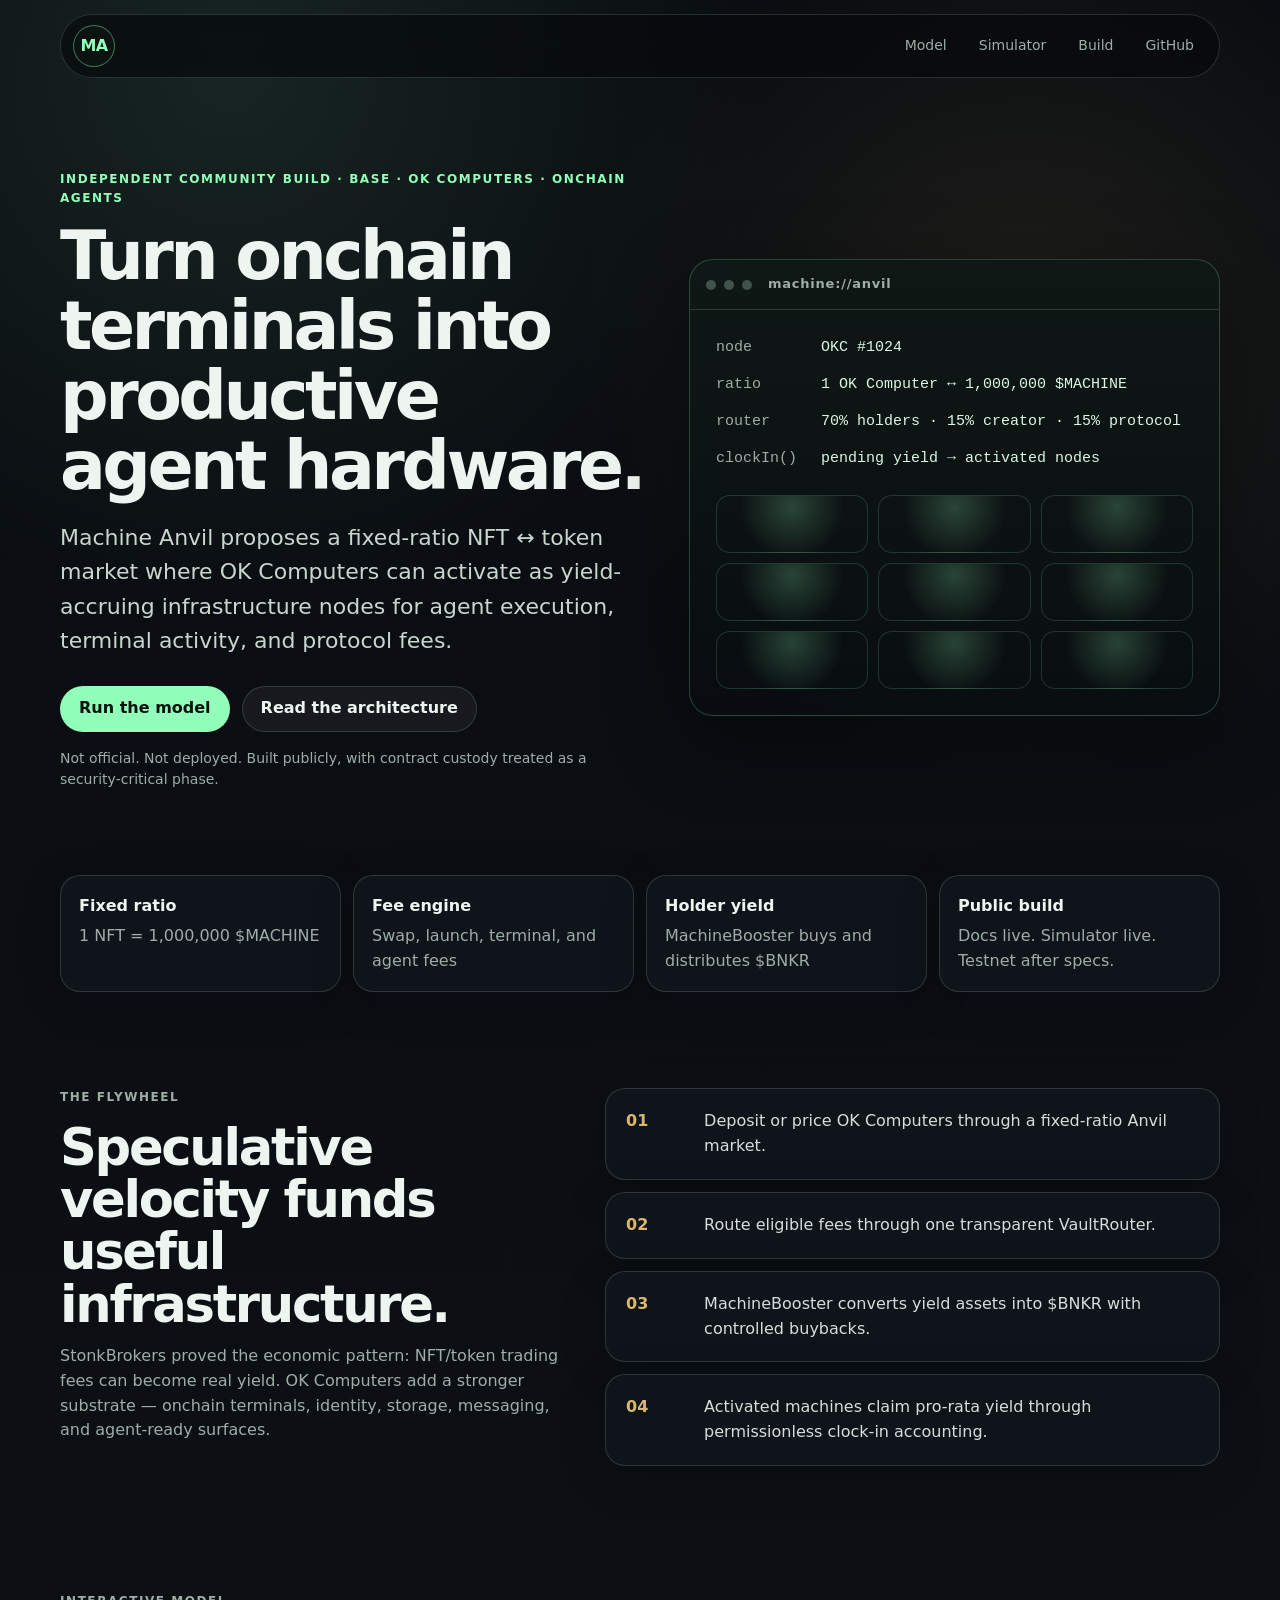
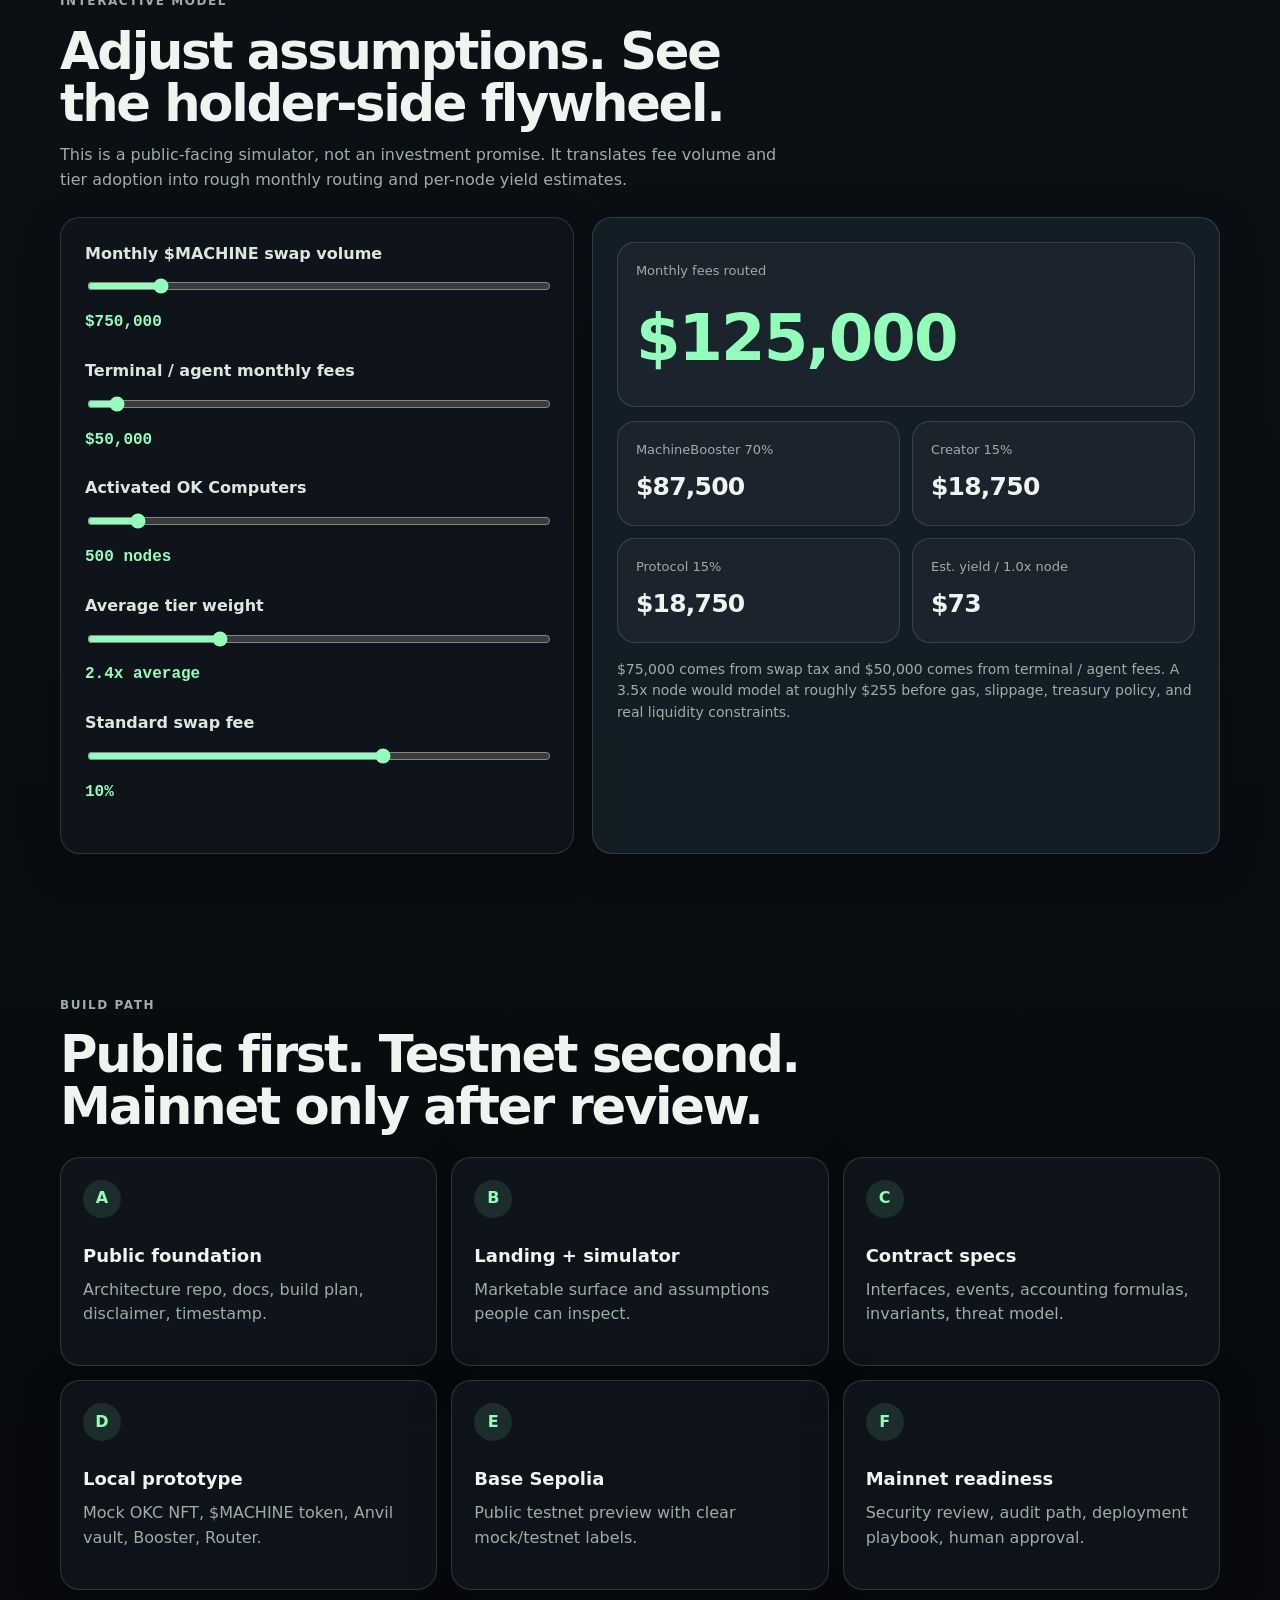
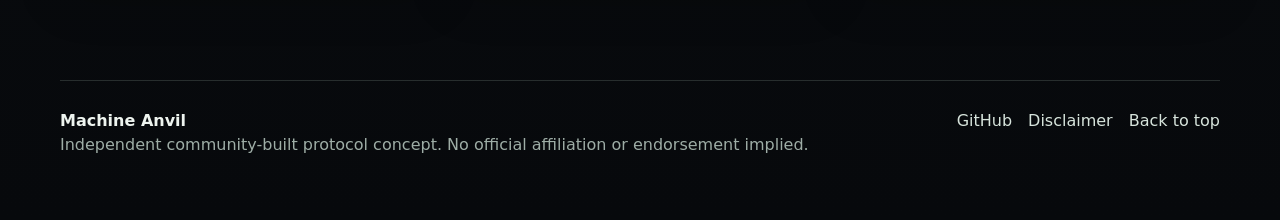
==== site/index.html @ 2792513d "Add Track 1 landing page and simulator" ====
<!doctype html>
<html lang="en">
<head>
  <meta charset="utf-8" />
  <meta name="viewport" content="width=device-width, initial-scale=1" />
  <title>Machine Anvil — OK Computers as Agent Hardware</title>
  <meta name="description" content="Machine Anvil is an independent community-built protocol concept for turning OK Computers into yield-accruing agent infrastructure nodes." />
  <meta property="og:title" content="Machine Anvil" />
  <meta property="og:description" content="An independent proposal for OK Computers as yield-accruing agent hardware nodes." />
  <meta property="og:type" content="website" />
  <meta name="theme-color" content="#0b0f13" />
  <link rel="stylesheet" href="./styles.css" />
</head>
<body>
  <div class="grain" aria-hidden="true"></div>
  <header class="site-header">
    <a class="brand" href="#top" aria-label="Machine Anvil home">
      <span class="brand-mark">MA</span>
    </a>
    <nav aria-label="Primary navigation">
      <a href="#model">Model</a>
      <a href="#simulator">Simulator</a>
      <a href="#build">Build</a>
      <a href="https://github.com/tgelhardt/machine-anvil">GitHub</a>
    </nav>
  </header>

  <main id="top">
    <section class="hero section-shell">
      <div class="hero-copy">
        <p class="eyebrow">Independent community build · Base · OK Computers · onchain agents</p>
        <h1>Turn onchain terminals into productive agent hardware.</h1>
        <p class="lede">Machine Anvil proposes a fixed-ratio NFT ↔ token market where OK Computers can activate as yield-accruing infrastructure nodes for agent execution, terminal activity, and protocol fees.</p>
        <div class="hero-actions">
          <a class="button primary" href="#simulator">Run the model</a>
          <a class="button secondary" href="https://github.com/tgelhardt/machine-anvil">Read the architecture</a>
        </div>
        <p class="status-note">Not official. Not deployed. Built publicly, with contract custody treated as a security-critical phase.</p>
      </div>

      <div class="terminal-card" aria-label="Machine Anvil terminal concept">
        <div class="terminal-top"><span></span><span></span><span></span><strong>machine://anvil</strong></div>
        <div class="terminal-body">
          <p><span class="muted">node</span> OKC #1024</p>
          <p><span class="muted">ratio</span> 1 OK Computer ↔ 1,000,000 $MACHINE</p>
          <p><span class="muted">router</span> 70% holders · 15% creator · 15% protocol</p>
          <p><span class="muted">clockIn()</span> pending yield → activated nodes</p>
          <div class="signal-grid" aria-hidden="true">
            <i></i><i></i><i></i><i></i><i></i><i></i><i></i><i></i><i></i>
          </div>
        </div>
      </div>
    </section>

    <section class="section-shell proof-strip" aria-label="Core mechanics">
      <article><strong>Fixed ratio</strong><span>1 NFT = 1,000,000 $MACHINE</span></article>
      <article><strong>Fee engine</strong><span>Swap, launch, terminal, and agent fees</span></article>
      <article><strong>Holder yield</strong><span>MachineBooster buys and distributes $BNKR</span></article>
      <article><strong>Public build</strong><span>Docs live. Simulator live. Testnet after specs.</span></article>
    </section>

    <section id="model" class="section-shell split-section">
      <div>
        <p class="eyebrow">The flywheel</p>
        <h2>Speculative velocity funds useful infrastructure.</h2>
        <p>StonkBrokers proved the economic pattern: NFT/token trading fees can become real yield. OK Computers add a stronger substrate — onchain terminals, identity, storage, messaging, and agent-ready surfaces.</p>
      </div>
      <div class="flow-list">
        <div><span>01</span><p>Deposit or price OK Computers through a fixed-ratio Anvil market.</p></div>
        <div><span>02</span><p>Route eligible fees through one transparent VaultRouter.</p></div>
        <div><span>03</span><p>MachineBooster converts yield assets into $BNKR with controlled buybacks.</p></div>
        <div><span>04</span><p>Activated machines claim pro-rata yield through permissionless clock-in accounting.</p></div>
      </div>
    </section>

    <section id="simulator" class="section-shell simulator-section">
      <div class="section-heading">
        <p class="eyebrow">Interactive model</p>
        <h2>Adjust assumptions. See the holder-side flywheel.</h2>
        <p>This is a public-facing simulator, not an investment promise. It translates fee volume and tier adoption into rough monthly routing and per-node yield estimates.</p>
      </div>

      <div class="simulator-grid">
        <form class="control-panel" id="simulatorForm">
          <label>
            Monthly $MACHINE swap volume
            <input type="range" id="swapVolume" min="10000" max="5000000" step="10000" value="750000" />
            <output id="swapVolumeOut"></output>
          </label>
          <label>
            Terminal / agent monthly fees
            <input type="range" id="agentFees" min="0" max="1000000" step="5000" value="50000" />
            <output id="agentFeesOut"></output>
          </label>
          <label>
            Activated OK Computers
            <input type="range" id="activatedNodes" min="25" max="5000" step="25" value="500" />
            <output id="activatedNodesOut"></output>
          </label>
          <label>
            Average tier weight
            <input type="range" id="avgWeight" min="1" max="6" step="0.1" value="2.4" />
            <output id="avgWeightOut"></output>
          </label>
          <label>
            Standard swap fee
            <input type="range" id="swapFee" min="1" max="15" step="0.5" value="10" />
            <output id="swapFeeOut"></output>
          </label>
        </form>

        <div class="results-panel" aria-live="polite">
          <div class="metric large">
            <span>Monthly fees routed</span>
            <strong id="totalFees">$0</strong>
          </div>
          <div class="metric-grid">
            <div class="metric"><span>MachineBooster 70%</span><strong id="boosterShare">$0</strong></div>
            <div class="metric"><span>Creator 15%</span><strong id="creatorShare">$0</strong></div>
            <div class="metric"><span>Protocol 15%</span><strong id="protocolShare">$0</strong></div>
            <div class="metric"><span>Est. yield / 1.0x node</span><strong id="yieldPerBase">$0</strong></div>
          </div>
          <p class="calc-note" id="calcNote"></p>
        </div>
      </div>
    </section>

    <section id="build" class="section-shell build-section">
      <div class="section-heading">
        <p class="eyebrow">Build path</p>
        <h2>Public first. Testnet second. Mainnet only after review.</h2>
      </div>
      <div class="phase-grid">
        <article><span>A</span><h3>Public foundation</h3><p>Architecture repo, docs, build plan, disclaimer, timestamp.</p></article>
        <article><span>B</span><h3>Landing + simulator</h3><p>Marketable surface and assumptions people can inspect.</p></article>
        <article><span>C</span><h3>Contract specs</h3><p>Interfaces, events, accounting formulas, invariants, threat model.</p></article>
        <article><span>D</span><h3>Local prototype</h3><p>Mock OKC NFT, $MACHINE token, Anvil vault, Booster, Router.</p></article>
        <article><span>E</span><h3>Base Sepolia</h3><p>Public testnet preview with clear mock/testnet labels.</p></article>
        <article><span>F</span><h3>Mainnet readiness</h3><p>Security review, audit path, deployment playbook, human approval.</p></article>
      </div>
    </section>
  </main>

  <footer class="site-footer section-shell">
    <div>
      <strong>Machine Anvil</strong>
      <p>Independent community-built protocol concept. No official affiliation or endorsement implied.</p>
    </div>
    <div class="footer-links">
      <a href="https://github.com/tgelhardt/machine-anvil">GitHub</a>
      <a href="https://github.com/tgelhardt/machine-anvil/blob/main/DISCLAIMER.md">Disclaimer</a>
      <a href="#top">Back to top</a>
    </div>
  </footer>

  <script src="./app.js"></script>
</body>
</html>
---- site/styles.css ----
:root {
  color-scheme: dark;
  --bg: #090c10;
  --panel: rgba(16, 23, 29, 0.82);
  --panel-strong: rgba(21, 31, 39, 0.94);
  --text: #eef4ef;
  --muted: #9eada6;
  --line: rgba(180, 211, 194, 0.18);
  --accent: #91ffba;
  --accent-2: #d9b76e;
  --danger: #ff756e;
  --shadow: 0 24px 80px rgba(0, 0, 0, 0.42);
  --radius: 24px;
}

* { box-sizing: border-box; }
html { scroll-behavior: smooth; }
body {
  margin: 0;
  min-height: 100vh;
  background:
    radial-gradient(circle at 18% 2%, rgba(145, 255, 186, 0.10), transparent 34rem),
    radial-gradient(circle at 80% 10%, rgba(217, 183, 110, 0.10), transparent 28rem),
    linear-gradient(180deg, #090c10 0%, #0c1014 45%, #07090c 100%);
  color: var(--text);
  font-family: Inter, ui-sans-serif, system-ui, -apple-system, BlinkMacSystemFont, "Segoe UI", sans-serif;
  line-height: 1.55;
}

a { color: inherit; text-decoration: none; }
.grain {
  position: fixed;
  inset: 0;
  pointer-events: none;
  opacity: 0.18;
  background-image: linear-gradient(rgba(255,255,255,.035) 1px, transparent 1px), linear-gradient(90deg, rgba(255,255,255,.035) 1px, transparent 1px);
  background-size: 44px 44px;
  mask-image: linear-gradient(to bottom, black, transparent 78%);
}

.site-header {
  position: sticky;
  top: 0;
  z-index: 10;
  display: flex;
  justify-content: space-between;
  align-items: center;
  width: min(1160px, calc(100% - 32px));
  margin: 14px auto 0;
  padding: 10px 12px;
  border: 1px solid var(--line);
  border-radius: 999px;
  background: rgba(7, 10, 13, 0.72);
  backdrop-filter: blur(18px);
}

.brand-mark {
  display: grid;
  place-items: center;
  width: 42px;
  height: 42px;
  border-radius: 50%;
  border: 1px solid rgba(145, 255, 186, 0.42);
  color: var(--accent);
  font-weight: 800;
  letter-spacing: -0.04em;
  background: #0c1411;
}

nav { display: flex; gap: 6px; align-items: center; }
nav a {
  padding: 9px 13px;
  border-radius: 999px;
  color: var(--muted);
  font-size: 14px;
}
nav a:hover { background: rgba(255,255,255,0.06); color: var(--text); }

.section-shell { width: min(1160px, calc(100% - 32px)); margin: 0 auto; }
.hero {
  display: grid;
  grid-template-columns: 1.05fr .95fr;
  gap: 42px;
  align-items: center;
  padding: 92px 0 54px;
}
.eyebrow {
  margin: 0 0 14px;
  color: var(--accent);
  font-size: 12px;
  font-weight: 800;
  letter-spacing: .13em;
  text-transform: uppercase;
}
h1, h2, h3, p { margin-top: 0; }
h1 {
  max-width: 700px;
  margin-bottom: 20px;
  font-size: clamp(40px, 5.8vw, 68px);
  line-height: 1.03;
  letter-spacing: -0.052em;
}
h2 {
  margin-bottom: 14px;
  font-size: clamp(30px, 4vw, 52px);
  line-height: 1.02;
  letter-spacing: -0.045em;
}
h3 { margin-bottom: 8px; font-size: 18px; }
.lede {
  max-width: 650px;
  color: #c8d6ce;
  font-size: clamp(18px, 2vw, 22px);
}
.hero-actions { display: flex; gap: 12px; flex-wrap: wrap; margin: 28px 0 16px; }
.button {
  display: inline-flex;
  align-items: center;
  min-height: 46px;
  padding: 0 18px;
  border-radius: 999px;
  font-weight: 800;
  border: 1px solid var(--line);
}
.button.primary { background: var(--accent); color: #08110c; border-color: transparent; }
.button.secondary { background: rgba(255,255,255,.05); color: var(--text); }
.status-note { color: var(--muted); font-size: 14px; }

.terminal-card {
  border: 1px solid rgba(145, 255, 186, 0.22);
  border-radius: var(--radius);
  background: linear-gradient(180deg, rgba(15, 24, 22, .94), rgba(9, 13, 16, .94));
  box-shadow: var(--shadow);
  overflow: hidden;
}
.terminal-top {
  display: flex;
  gap: 8px;
  align-items: center;
  padding: 14px 16px;
  border-bottom: 1px solid var(--line);
  color: var(--muted);
}
.terminal-top span { width: 10px; height: 10px; border-radius: 50%; background: #40524a; }
.terminal-top strong { margin-left: 8px; font-size: 13px; letter-spacing: .06em; }
.terminal-body { padding: 26px; font-family: "SFMono-Regular", Consolas, monospace; font-size: 15px; }
.terminal-body p { margin-bottom: 14px; color: #d8f7e2; }
.muted { display: inline-block; min-width: 96px; color: var(--muted); }
.signal-grid { display: grid; grid-template-columns: repeat(3, 1fr); gap: 10px; margin-top: 24px; }
.signal-grid i { height: 58px; border: 1px solid rgba(145, 255, 186, .16); border-radius: 14px; background: radial-gradient(circle at 50% 20%, rgba(145,255,186,.22), transparent 60%); }

.proof-strip {
  display: grid;
  grid-template-columns: repeat(4, 1fr);
  gap: 12px;
  margin-top: 16px;
}
.proof-strip article, .flow-list div, .control-panel, .results-panel, .phase-grid article {
  border: 1px solid var(--line);
  background: var(--panel);
  border-radius: 20px;
  box-shadow: 0 12px 46px rgba(0,0,0,.18);
}
.proof-strip article { padding: 18px; }
.proof-strip strong { display:block; margin-bottom: 5px; }
.proof-strip span, .phase-grid p, .section-heading p, .split-section p { color: var(--muted); }

.split-section {
  display: grid;
  grid-template-columns: .9fr 1.1fr;
  gap: 42px;
  padding: 96px 0 54px;
}
.flow-list { display: grid; gap: 12px; }
.flow-list div { display: grid; grid-template-columns: 60px 1fr; gap: 18px; padding: 20px; }
.flow-list span { color: var(--accent-2); font-weight: 900; }
.flow-list p { margin: 0; color: #d5ded9; }

.simulator-section { padding: 72px 0; }
.section-heading { max-width: 740px; margin-bottom: 24px; }
.simulator-grid { display: grid; grid-template-columns: .9fr 1.1fr; gap: 18px; align-items: stretch; }
.control-panel, .results-panel { padding: 24px; }
.control-panel label { display: block; margin-bottom: 24px; color: #dce7df; font-weight: 700; }
.control-panel output { display: block; margin-top: 8px; color: var(--accent); font-family: "SFMono-Regular", Consolas, monospace; }
input[type="range"] { width: 100%; accent-color: var(--accent); margin-top: 12px; }
.results-panel { background: var(--panel-strong); }
.metric { padding: 18px; border: 1px solid var(--line); border-radius: 18px; background: rgba(255,255,255,.035); }
.metric.large { margin-bottom: 14px; }
.metric span { display:block; margin-bottom: 8px; color: var(--muted); font-size: 13px; }
.metric strong { font-size: 25px; letter-spacing: -0.03em; }
.metric.large strong { font-size: clamp(38px, 5vw, 64px); color: var(--accent); }
.metric-grid { display: grid; grid-template-columns: repeat(2,1fr); gap: 12px; }
.calc-note { margin: 16px 0 0; color: var(--muted); font-size: 14px; }

.build-section { padding: 70px 0 90px; }
.phase-grid { display: grid; grid-template-columns: repeat(3, 1fr); gap: 14px; }
.phase-grid article { padding: 22px; }
.phase-grid span { display:grid; place-items:center; width:38px; height:38px; border-radius: 50%; background: rgba(145,255,186,.11); color: var(--accent); font-weight: 900; margin-bottom: 24px; }

.site-footer {
  display: flex;
  justify-content: space-between;
  gap: 24px;
  padding: 28px 0 46px;
  border-top: 1px solid var(--line);
  color: var(--muted);
}
.site-footer strong { color: var(--text); }
.footer-links { display:flex; gap: 16px; flex-wrap: wrap; }
.footer-links a { color: #d7e4dc; }

@media (max-width: 860px) {
  .site-header { align-items: flex-start; border-radius: 24px; }
  nav { flex-wrap: wrap; justify-content: flex-end; }
  nav a { font-size: 13px; padding: 7px 9px; }
  .hero, .split-section, .simulator-grid { grid-template-columns: 1fr; }
  .hero { padding-top: 58px; }
  h1 { font-size: clamp(42px, 14vw, 64px); }
  .proof-strip, .phase-grid, .metric-grid { grid-template-columns: 1fr; }
  .site-footer { flex-direction: column; }
}
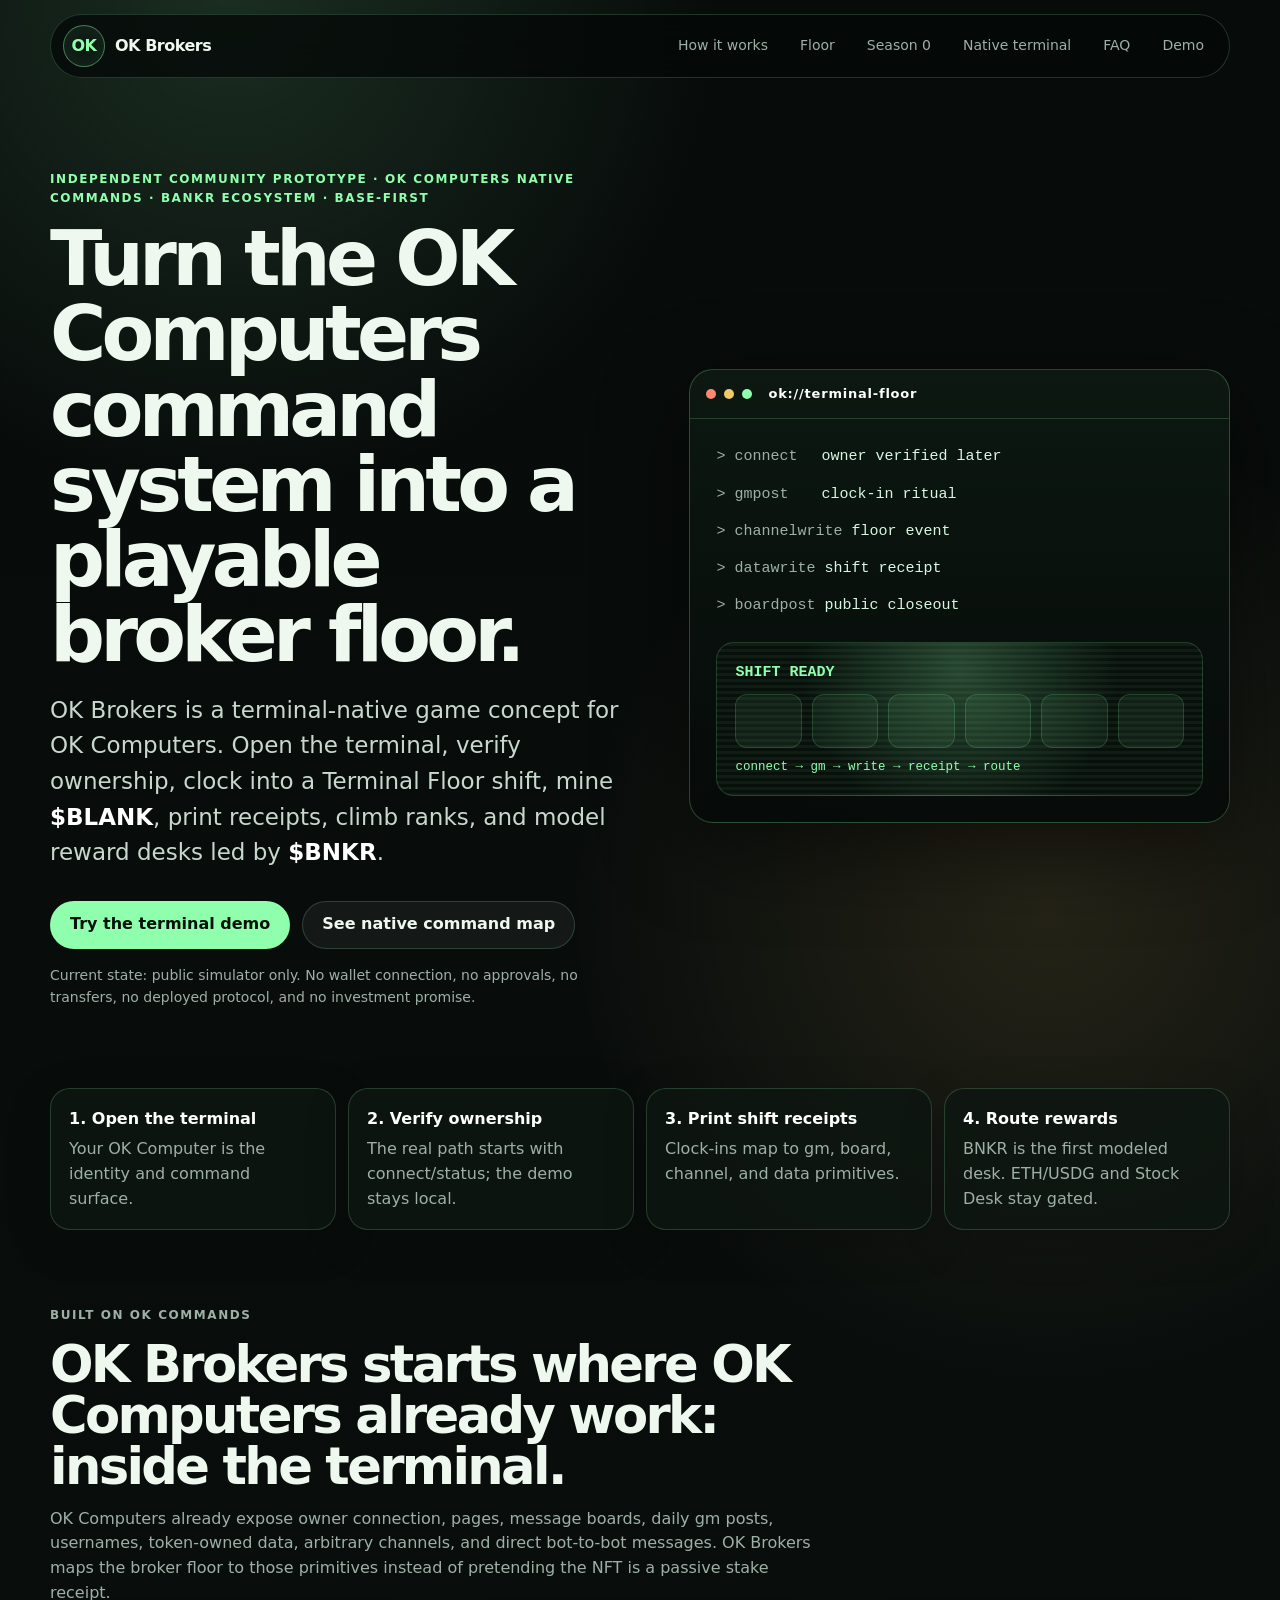
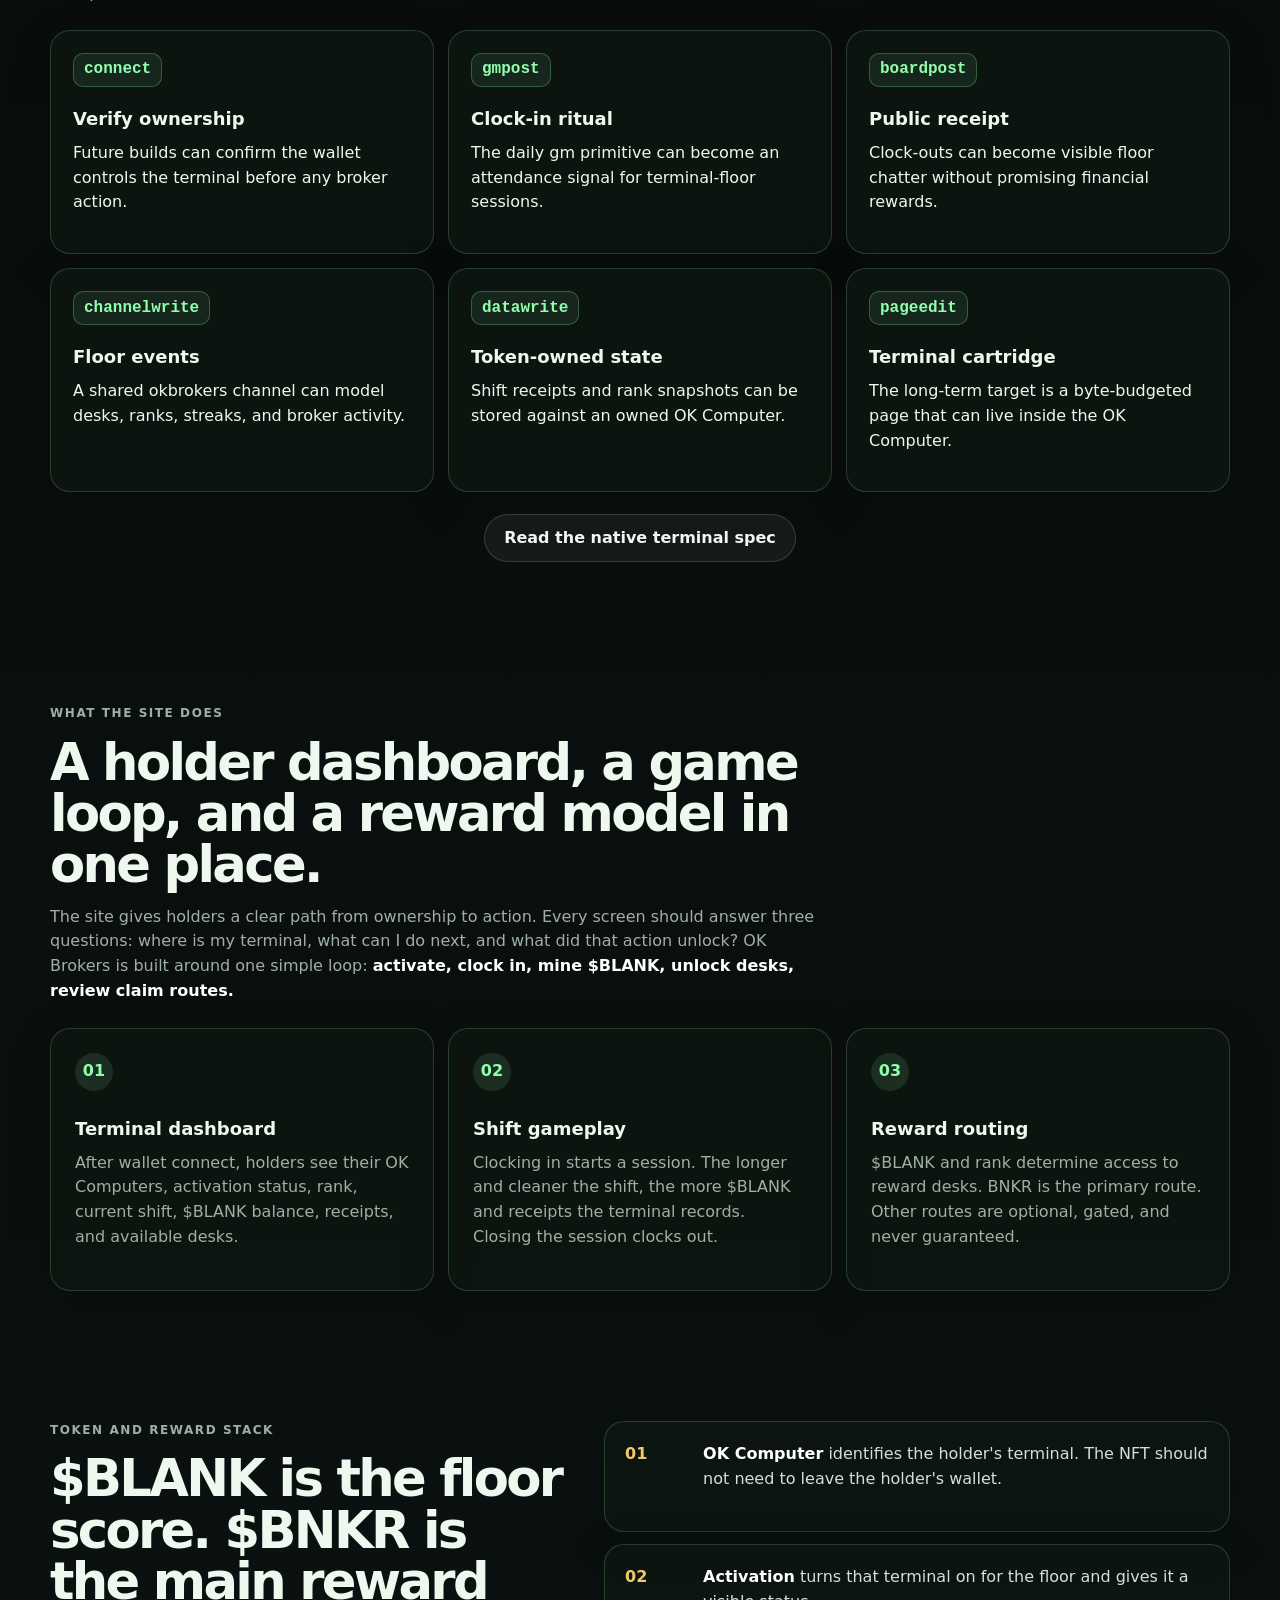
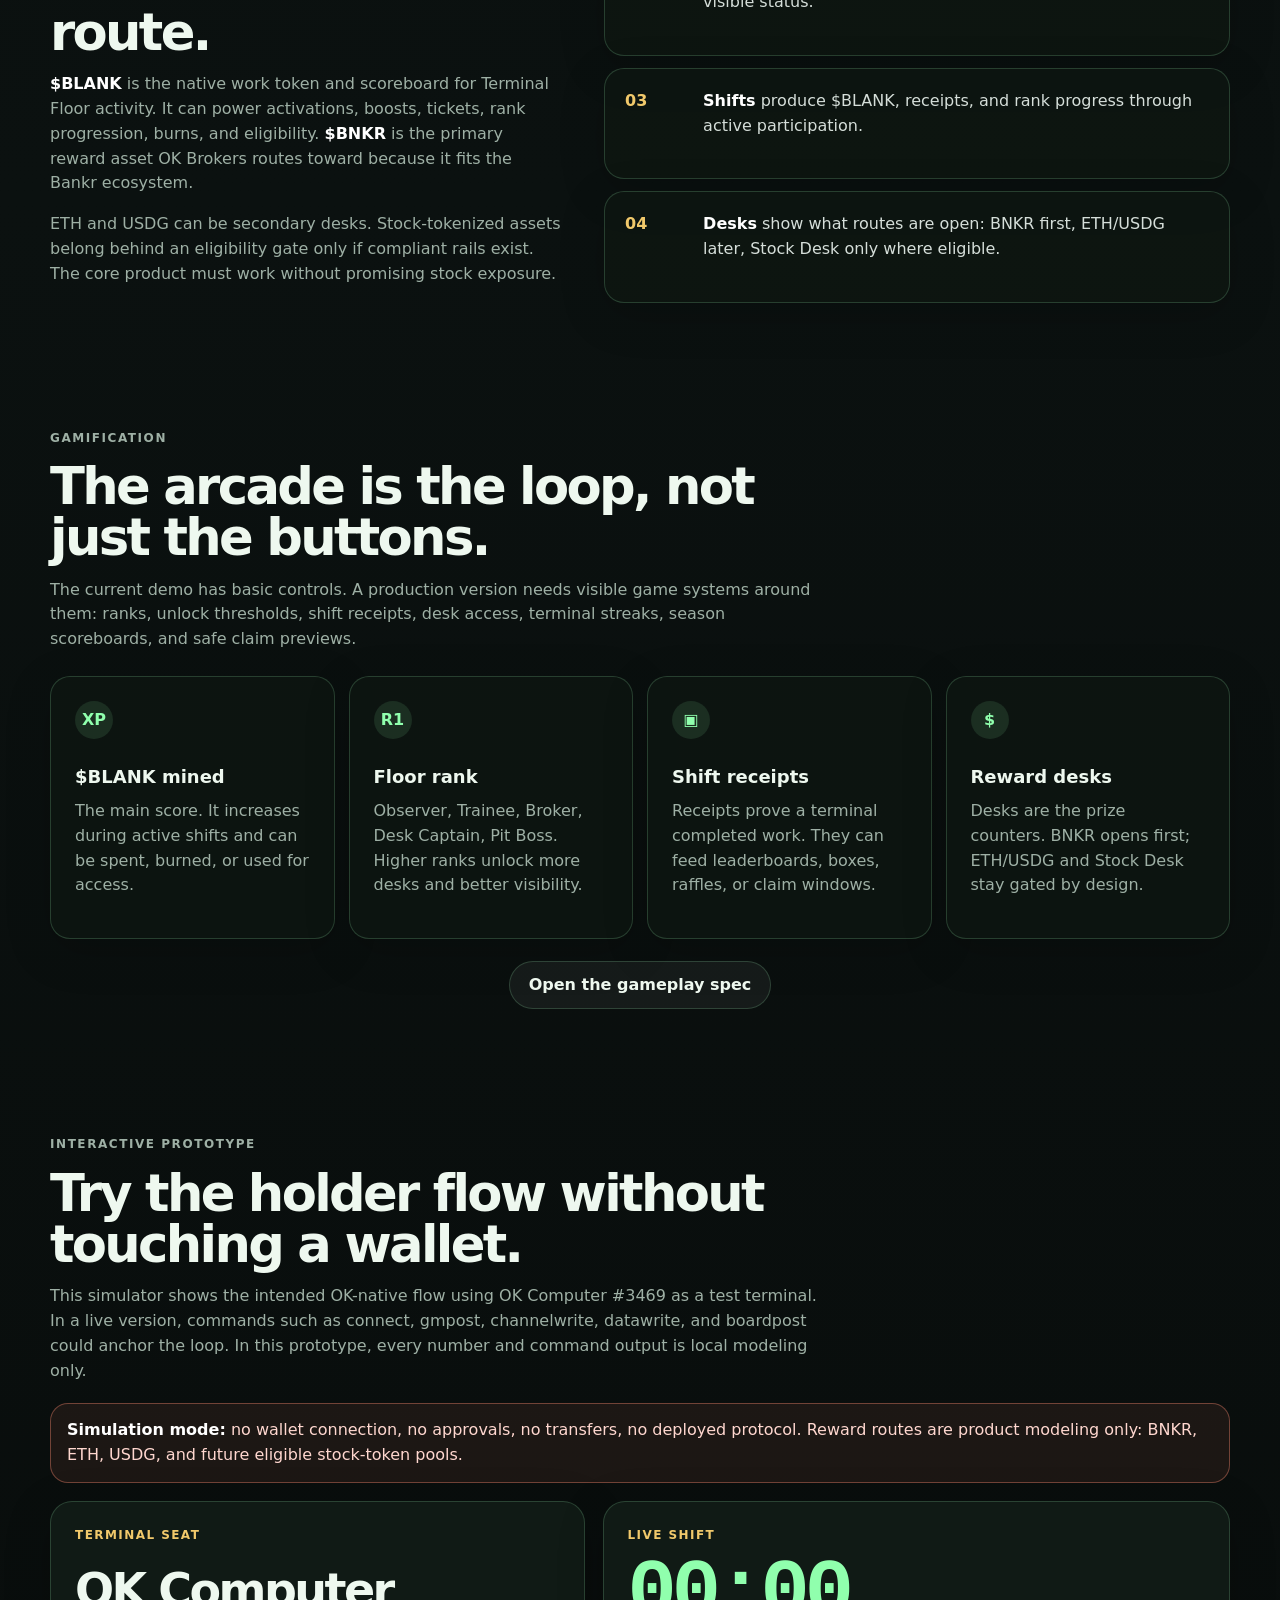
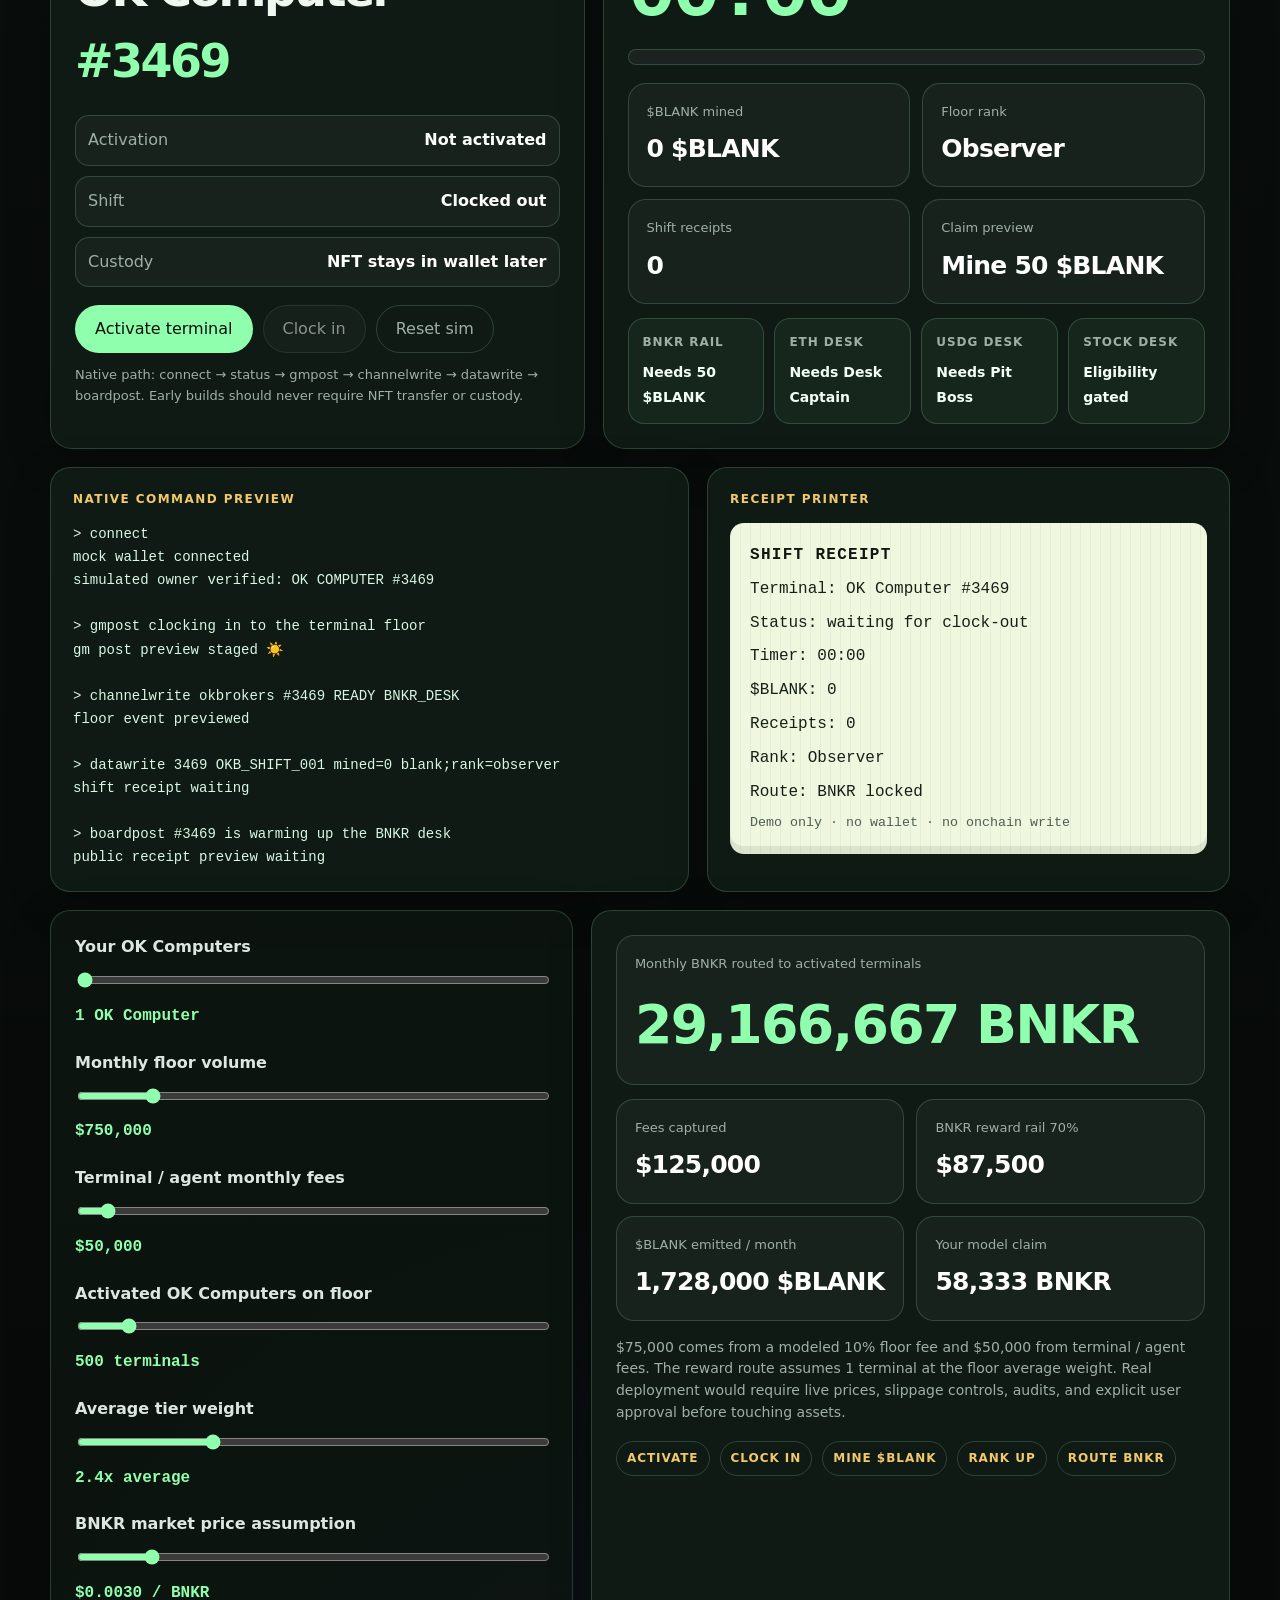
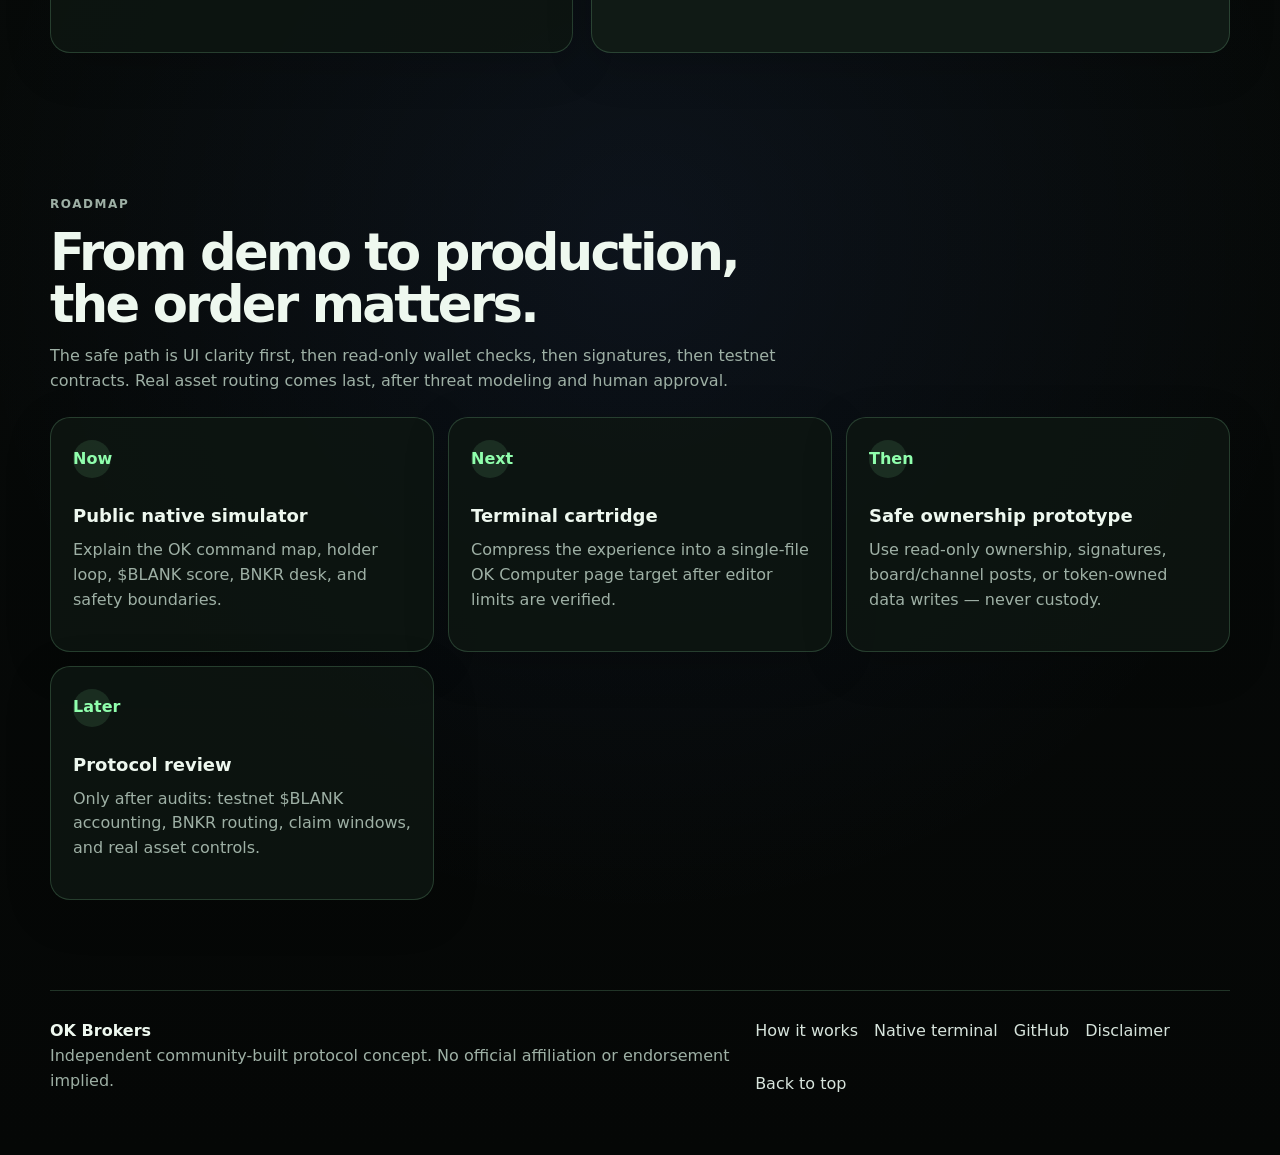
==== commit f8a7526f: "feat: OK Computer-native reframe, economy spec, Season 0 and Terminal Floor pages - Reframe site aro" ====
--- a/site/index.html
+++ b/site/index.html
@@ -3,156 +3,273 @@
 <head>
   <meta charset="utf-8" />
   <meta name="viewport" content="width=device-width, initial-scale=1" />
-  <title>Machine Anvil — OK Computers as Agent Hardware</title>
-  <meta name="description" content="Machine Anvil is an independent community-built protocol concept for turning OK Computers into yield-accruing agent infrastructure nodes." />
-  <meta property="og:title" content="Machine Anvil" />
-  <meta property="og:description" content="An independent proposal for OK Computers as yield-accruing agent hardware nodes." />
+  <title>OK Brokers — Native Broker Floor for OK Computers</title>
+  <meta name="description" content="OK Brokers turns the existing OK Computers command system into a playable broker floor: connect, clock in, mine $BLANK, print receipts, and model BNKR-led reward desks." />
+  <meta property="og:title" content="OK Brokers — Native Broker Floor for OK Computers" />
+  <meta property="og:description" content="Use the OK terminal command model: connect, clock in, mine $BLANK, print receipts, and route rewards." />
   <meta property="og:type" content="website" />
-  <meta name="theme-color" content="#0b0f13" />
+  <meta name="theme-color" content="#08100c" />
+  <link rel="icon" href="./favicon.svg" type="image/svg+xml" />
   <link rel="stylesheet" href="./styles.css" />
 </head>
 <body>
   <div class="grain" aria-hidden="true"></div>
   <header class="site-header">
-    <a class="brand" href="#top" aria-label="Machine Anvil home">
-      <span class="brand-mark">MA</span>
-    </a>
+    <a class="brand" href="./index.html#top" aria-label="OK Brokers home"><span class="brand-mark">OK</span><span>OK Brokers</span></a>
     <nav aria-label="Primary navigation">
-      <a href="#model">Model</a>
-      <a href="#simulator">Simulator</a>
-      <a href="#build">Build</a>
-      <a href="https://github.com/tgelhardt/machine-anvil">GitHub</a>
+      <a href="./how-it-works.html">How it works</a>
+      <a href="./floor.html">Floor</a>
+      <a href="./season-zero.html">Season 0</a>
+      <a href="./native-terminal.html">Native terminal</a>
+      <a href="./faq.html">FAQ</a>
+      <a href="./index.html#simulator">Demo</a>
     </nav>
   </header>
 
   <main id="top">
     <section class="hero section-shell">
       <div class="hero-copy">
-        <p class="eyebrow">Independent community build · Base · OK Computers · onchain agents</p>
-        <h1>Turn onchain terminals into productive agent hardware.</h1>
-        <p class="lede">Machine Anvil proposes a fixed-ratio NFT ↔ token market where OK Computers can activate as yield-accruing infrastructure nodes for agent execution, terminal activity, and protocol fees.</p>
+        <p class="eyebrow">Independent community prototype · OK Computers native commands · Bankr ecosystem · Base-first</p>
+        <h1>Turn the OK Computers command system into a playable broker floor.</h1>
+        <p class="lede">OK Brokers is a terminal-native game concept for OK Computers. Open the terminal, verify ownership, clock into a Terminal Floor shift, mine <strong>$BLANK</strong>, print receipts, climb ranks, and model reward desks led by <strong>$BNKR</strong>.</p>
         <div class="hero-actions">
-          <a class="button primary" href="#simulator">Run the model</a>
-          <a class="button secondary" href="https://github.com/tgelhardt/machine-anvil">Read the architecture</a>
+          <a class="button primary" href="#simulator">Try the terminal demo</a>
+          <a class="button secondary" href="./native-terminal.html">See native command map</a>
         </div>
-        <p class="status-note">Not official. Not deployed. Built publicly, with contract custody treated as a security-critical phase.</p>
-      </div>
-
-      <div class="terminal-card" aria-label="Machine Anvil terminal concept">
-        <div class="terminal-top"><span></span><span></span><span></span><strong>machine://anvil</strong></div>
+        <p class="status-note">Current state: public simulator only. No wallet connection, no approvals, no transfers, no deployed protocol, and no investment promise.</p>
+      </div>
+
+      <div class="terminal-card" aria-label="OK Brokers terminal concept">
+        <div class="terminal-top"><span></span><span></span><span></span><strong>ok://terminal-floor</strong></div>
         <div class="terminal-body">
-          <p><span class="muted">node</span> OKC #1024</p>
-          <p><span class="muted">ratio</span> 1 OK Computer ↔ 1,000,000 $MACHINE</p>
-          <p><span class="muted">router</span> 70% holders · 15% creator · 15% protocol</p>
-          <p><span class="muted">clockIn()</span> pending yield → activated nodes</p>
-          <div class="signal-grid" aria-hidden="true">
-            <i></i><i></i><i></i><i></i><i></i><i></i><i></i><i></i><i></i>
+          <p><span class="muted">&gt; connect</span> owner verified later</p>
+          <p><span class="muted">&gt; gmpost</span> clock-in ritual</p>
+          <p><span class="muted">&gt; channelwrite</span> floor event</p>
+          <p><span class="muted">&gt; datawrite</span> shift receipt</p>
+          <p><span class="muted">&gt; boardpost</span> public closeout</p>
+          <div class="crt-screen" aria-hidden="true">
+            <b>SHIFT READY</b>
+            <i></i><i></i><i></i><i></i><i></i><i></i>
+            <small>connect → gm → write → receipt → route</small>
           </div>
         </div>
       </div>
     </section>
 
-    <section class="section-shell proof-strip" aria-label="Core mechanics">
-      <article><strong>Fixed ratio</strong><span>1 NFT = 1,000,000 $MACHINE</span></article>
-      <article><strong>Fee engine</strong><span>Swap, launch, terminal, and agent fees</span></article>
-      <article><strong>Holder yield</strong><span>MachineBooster buys and distributes $BNKR</span></article>
-      <article><strong>Public build</strong><span>Docs live. Simulator live. Testnet after specs.</span></article>
+    <section class="section-shell proof-strip" aria-label="Core holder actions">
+      <article><strong>1. Open the terminal</strong><span>Your OK Computer is the identity and command surface.</span></article>
+      <article><strong>2. Verify ownership</strong><span>The real path starts with connect/status; the demo stays local.</span></article>
+      <article><strong>3. Print shift receipts</strong><span>Clock-ins map to gm, board, channel, and data primitives.</span></article>
+      <article><strong>4. Route rewards</strong><span>BNKR is the first modeled desk. ETH/USDG and Stock Desk stay gated.</span></article>
+    </section>
+
+    <section id="ok-native" class="section-shell native-section">
+      <div class="section-heading">
+        <p class="eyebrow">Built on OK commands</p>
+        <h2>OK Brokers starts where OK Computers already work: inside the terminal.</h2>
+        <p>OK Computers already expose owner connection, pages, message boards, daily gm posts, usernames, token-owned data, arbitrary channels, and direct bot-to-bot messages. OK Brokers maps the broker floor to those primitives instead of pretending the NFT is a passive stake receipt.</p>
+      </div>
+      <div class="command-grid">
+        <article><code>connect</code><h3>Verify ownership</h3><p>Future builds can confirm the wallet controls the terminal before any broker action.</p></article>
+        <article><code>gmpost</code><h3>Clock-in ritual</h3><p>The daily gm primitive can become an attendance signal for terminal-floor sessions.</p></article>
+        <article><code>boardpost</code><h3>Public receipt</h3><p>Clock-outs can become visible floor chatter without promising financial rewards.</p></article>
+        <article><code>channelwrite</code><h3>Floor events</h3><p>A shared okbrokers channel can model desks, ranks, streaks, and broker activity.</p></article>
+        <article><code>datawrite</code><h3>Token-owned state</h3><p>Shift receipts and rank snapshots can be stored against an owned OK Computer.</p></article>
+        <article><code>pageedit</code><h3>Terminal cartridge</h3><p>The long-term target is a byte-budgeted page that can live inside the OK Computer.</p></article>
+      </div>
+      <div class="center-actions"><a class="button secondary" href="./native-terminal.html">Read the native terminal spec</a></div>
+    </section>
+
+    <section id="terminal-floor" class="section-shell floor-section">
+      <div class="section-heading">
+        <p class="eyebrow">What the site does</p>
+        <h2>A holder dashboard, a game loop, and a reward model in one place.</h2>
+        <p>The site gives holders a clear path from ownership to action. Every screen should answer three questions: where is my terminal, what can I do next, and what did that action unlock? OK Brokers is built around one simple loop: <strong>activate, clock in, mine $BLANK, unlock desks, review claim routes.</strong></p>
+      </div>
+      <div class="cards-grid three">
+        <article>
+          <span>01</span>
+          <h3>Terminal dashboard</h3>
+          <p>After wallet connect, holders see their OK Computers, activation status, rank, current shift, $BLANK balance, receipts, and available desks.</p>
+        </article>
+        <article>
+          <span>02</span>
+          <h3>Shift gameplay</h3>
+          <p>Clocking in starts a session. The longer and cleaner the shift, the more $BLANK and receipts the terminal records. Closing the session clocks out.</p>
+        </article>
+        <article>
+          <span>03</span>
+          <h3>Reward routing</h3>
+          <p>$BLANK and rank determine access to reward desks. BNKR is the primary route. Other routes are optional, gated, and never guaranteed.</p>
+        </article>
+      </div>
     </section>
 
     <section id="model" class="section-shell split-section">
       <div>
-        <p class="eyebrow">The flywheel</p>
-        <h2>Speculative velocity funds useful infrastructure.</h2>
-        <p>StonkBrokers proved the economic pattern: NFT/token trading fees can become real yield. OK Computers add a stronger substrate — onchain terminals, identity, storage, messaging, and agent-ready surfaces.</p>
+        <p class="eyebrow">Token and reward stack</p>
+        <h2>$BLANK is the floor score. $BNKR is the main reward route.</h2>
+        <p><strong>$BLANK</strong> is the native work token and scoreboard for Terminal Floor activity. It can power activations, boosts, tickets, rank progression, burns, and eligibility. <strong>$BNKR</strong> is the primary reward asset OK Brokers routes toward because it fits the Bankr ecosystem.</p>
+        <p>ETH and USDG can be secondary desks. Stock-tokenized assets belong behind an eligibility gate only if compliant rails exist. The core product must work without promising stock exposure.</p>
       </div>
       <div class="flow-list">
-        <div><span>01</span><p>Deposit or price OK Computers through a fixed-ratio Anvil market.</p></div>
-        <div><span>02</span><p>Route eligible fees through one transparent VaultRouter.</p></div>
-        <div><span>03</span><p>MachineBooster converts yield assets into $BNKR with controlled buybacks.</p></div>
-        <div><span>04</span><p>Activated machines claim pro-rata yield through permissionless clock-in accounting.</p></div>
-      </div>
+        <div><span>01</span><p><strong>OK Computer</strong> identifies the holder's terminal. The NFT should not need to leave the holder's wallet.</p></div>
+        <div><span>02</span><p><strong>Activation</strong> turns that terminal on for the floor and gives it a visible status.</p></div>
+        <div><span>03</span><p><strong>Shifts</strong> produce $BLANK, receipts, and rank progress through active participation.</p></div>
+        <div><span>04</span><p><strong>Desks</strong> show what routes are open: BNKR first, ETH/USDG later, Stock Desk only where eligible.</p></div>
+      </div>
+    </section>
+
+    <section class="section-shell arcade-section">
+      <div class="section-heading">
+        <p class="eyebrow">Gamification</p>
+        <h2>The arcade is the loop, not just the buttons.</h2>
+        <p>The current demo has basic controls. A production version needs visible game systems around them: ranks, unlock thresholds, shift receipts, desk access, terminal streaks, season scoreboards, and safe claim previews.</p>
+      </div>
+      <div class="cards-grid four">
+        <article><span>XP</span><h3>$BLANK mined</h3><p>The main score. It increases during active shifts and can be spent, burned, or used for access.</p></article>
+        <article><span>R1</span><h3>Floor rank</h3><p>Observer, Trainee, Broker, Desk Captain, Pit Boss. Higher ranks unlock more desks and better visibility.</p></article>
+        <article><span>▣</span><h3>Shift receipts</h3><p>Receipts prove a terminal completed work. They can feed leaderboards, boxes, raffles, or claim windows.</p></article>
+        <article><span>$</span><h3>Reward desks</h3><p>Desks are the prize counters. BNKR opens first; ETH/USDG and Stock Desk stay gated by design.</p></article>
+      </div>
+      <div class="center-actions"><a class="button secondary" href="./gameplay.html">Open the gameplay spec</a></div>
     </section>
 
     <section id="simulator" class="section-shell simulator-section">
       <div class="section-heading">
-        <p class="eyebrow">Interactive model</p>
-        <h2>Adjust assumptions. See the holder-side flywheel.</h2>
-        <p>This is a public-facing simulator, not an investment promise. It translates fee volume and tier adoption into rough monthly routing and per-node yield estimates.</p>
-      </div>
-
-      <div class="simulator-grid">
+        <p class="eyebrow">Interactive prototype</p>
+        <h2>Try the holder flow without touching a wallet.</h2>
+        <p>This simulator shows the intended OK-native flow using OK Computer #3469 as a test terminal. In a live version, commands such as connect, gmpost, channelwrite, datawrite, and boardpost could anchor the loop. In this prototype, every number and command output is local modeling only.</p>
+      </div>
+
+      <div class="demo-warning" role="note">
+        <strong>Simulation mode:</strong> no wallet connection, no approvals, no transfers, no deployed protocol. Reward routes are product modeling only: BNKR, ETH, USDG, and future eligible stock-token pools.
+      </div>
+
+      <div class="terminal-lab">
+        <article class="activation-panel">
+          <div class="panel-kicker">Terminal seat</div>
+          <div class="computer-id">OK Computer <strong id="terminalId">#3469</strong></div>
+          <div class="status-stack">
+            <p><span>Activation</span><strong id="activationStatus">Not activated</strong></p>
+            <p><span>Shift</span><strong id="shiftStatus">Clocked out</strong></p>
+            <p><span>Custody</span><strong>NFT stays in wallet later</strong></p>
+          </div>
+          <div class="terminal-actions">
+            <button class="button primary" type="button" id="activateTerminal">Activate terminal</button>
+            <button class="button secondary" type="button" id="clockToggle" disabled>Clock in</button>
+            <button class="button ghost" type="button" id="resetShift">Reset sim</button>
+          </div>
+          <p class="microcopy">Native path: connect → status → gmpost → channelwrite → datawrite → boardpost. Early builds should never require NFT transfer or custody.</p>
+        </article>
+
+        <article class="shift-panel" aria-live="polite">
+          <div class="panel-kicker">Live shift</div>
+          <div class="shift-timer" id="shiftTimer">00:00</div>
+          <div class="blank-meter">
+            <span style="width:0%" id="blankMeter"></span>
+          </div>
+          <div class="metric-grid">
+            <div class="metric"><span>$BLANK mined</span><strong id="blankMined">0.00</strong></div>
+            <div class="metric"><span>Floor rank</span><strong id="floorRank">Observer</strong></div>
+            <div class="metric"><span>Shift receipts</span><strong id="shiftReceipts">0</strong></div>
+            <div class="metric"><span>Claim preview</span><strong id="claimPreview">Locked</strong></div>
+          </div>
+          <div class="route-board">
+            <div data-route="BNKR"><span>BNKR Rail</span><strong id="routeBnkr">Locked</strong></div>
+            <div data-route="ETH"><span>ETH Desk</span><strong id="routeEth">Locked</strong></div>
+            <div data-route="USDG"><span>USDG Desk</span><strong id="routeUsdg">Locked</strong></div>
+            <div data-route="STOCK"><span>Stock Desk</span><strong id="routeStock">Eligibility gated</strong></div>
+          </div>
+        </article>
+      </div>
+
+      <div class="native-console-grid">
+        <article class="command-console" aria-label="Mock OK Computer command transcript">
+          <div class="panel-kicker">Native command preview</div>
+          <pre id="commandTranscript">&gt; connect
+wallet connected
+owner verified: OK COMPUTER #3469
+
+&gt; gmpost clocking in to the terminal floor
+gm posted ☀️
+
+&gt; channelwrite okbrokers #3469 CLOCK_IN BNKR_DESK
+floor event staged
+
+&gt; datawrite 3469 OKB_SHIFT_001 mined=0 blank;rank=observer
+shift receipt waiting
+
+&gt; boardpost #3469 is warming up the BNKR desk
+public receipt preview waiting</pre>
+        </article>
+        <article class="receipt-card" aria-live="polite">
+          <div class="panel-kicker">Receipt printer</div>
+          <div class="receipt-paper" id="shiftReceipt">
+            <strong>SHIFT RECEIPT</strong>
+            <span>Terminal: OK Computer #3469</span>
+            <span>Status: waiting for clock-out</span>
+            <span>$BLANK: 0.00</span>
+            <span>Rank: Observer</span>
+            <span>Route: BNKR locked</span>
+            <small>Demo only · no wallet · no onchain write</small>
+          </div>
+        </article>
+      </div>
+
+      <div class="simulator-grid legacy-model">
         <form class="control-panel" id="simulatorForm">
-          <label>
-            Monthly $MACHINE swap volume
-            <input type="range" id="swapVolume" min="10000" max="5000000" step="10000" value="750000" />
-            <output id="swapVolumeOut"></output>
-          </label>
-          <label>
-            Terminal / agent monthly fees
-            <input type="range" id="agentFees" min="0" max="1000000" step="5000" value="50000" />
-            <output id="agentFeesOut"></output>
-          </label>
-          <label>
-            Activated OK Computers
-            <input type="range" id="activatedNodes" min="25" max="5000" step="25" value="500" />
-            <output id="activatedNodesOut"></output>
-          </label>
-          <label>
-            Average tier weight
-            <input type="range" id="avgWeight" min="1" max="6" step="0.1" value="2.4" />
-            <output id="avgWeightOut"></output>
-          </label>
-          <label>
-            Standard swap fee
-            <input type="range" id="swapFee" min="1" max="15" step="0.5" value="10" />
-            <output id="swapFeeOut"></output>
-          </label>
+          <label>Your OK Computers<input type="range" id="ownedTerminals" min="1" max="50" step="1" value="1" /><output id="ownedTerminalsOut"></output></label>
+          <label>Monthly floor volume<input type="range" id="floorVolume" min="10000" max="5000000" step="10000" value="750000" /><output id="floorVolumeOut"></output></label>
+          <label>Terminal / agent monthly fees<input type="range" id="agentFees" min="0" max="1000000" step="5000" value="50000" /><output id="agentFeesOut"></output></label>
+          <label>Activated OK Computers on floor<input type="range" id="activatedNodes" min="25" max="5000" step="25" value="500" /><output id="activatedNodesOut"></output></label>
+          <label>Average tier weight<input type="range" id="avgWeight" min="1" max="6" step="0.1" value="2.4" /><output id="avgWeightOut"></output></label>
+          <label>BNKR market price assumption<input type="range" id="bnkrPrice" min="0.0001" max="0.02" step="0.0001" value="0.003" /><output id="bnkrPriceOut"></output></label>
         </form>
 
         <div class="results-panel" aria-live="polite">
-          <div class="metric large">
-            <span>Monthly fees routed</span>
-            <strong id="totalFees">$0</strong>
-          </div>
+          <div class="metric large"><span>Monthly BNKR routed to activated terminals</span><strong id="bnkrPool">0 BNKR</strong></div>
           <div class="metric-grid">
-            <div class="metric"><span>MachineBooster 70%</span><strong id="boosterShare">$0</strong></div>
-            <div class="metric"><span>Creator 15%</span><strong id="creatorShare">$0</strong></div>
-            <div class="metric"><span>Protocol 15%</span><strong id="protocolShare">$0</strong></div>
-            <div class="metric"><span>Est. yield / 1.0x node</span><strong id="yieldPerBase">$0</strong></div>
+            <div class="metric"><span>Fees captured</span><strong id="totalFees">$0</strong></div>
+            <div class="metric"><span>BNKR reward rail 70%</span><strong id="boosterShare">$0</strong></div>
+            <div class="metric"><span>$BLANK emitted / month</span><strong id="blankEmitted">0</strong></div>
+            <div class="metric"><span>Your model claim</span><strong id="yourClaim">0 BNKR</strong></div>
           </div>
           <p class="calc-note" id="calcNote"></p>
+          <div class="ticker-tape" aria-hidden="true"><span>activate</span><span>clock in</span><span>mine $BLANK</span><span>rank up</span><span>route BNKR</span></div>
         </div>
       </div>
     </section>
 
     <section id="build" class="section-shell build-section">
       <div class="section-heading">
-        <p class="eyebrow">Build path</p>
-        <h2>Public first. Testnet second. Mainnet only after review.</h2>
+        <p class="eyebrow">Roadmap</p>
+        <h2>From demo to production, the order matters.</h2>
+        <p>The safe path is UI clarity first, then read-only wallet checks, then signatures, then testnet contracts. Real asset routing comes last, after threat modeling and human approval.</p>
       </div>
       <div class="phase-grid">
-        <article><span>A</span><h3>Public foundation</h3><p>Architecture repo, docs, build plan, disclaimer, timestamp.</p></article>
-        <article><span>B</span><h3>Landing + simulator</h3><p>Marketable surface and assumptions people can inspect.</p></article>
-        <article><span>C</span><h3>Contract specs</h3><p>Interfaces, events, accounting formulas, invariants, threat model.</p></article>
-        <article><span>D</span><h3>Local prototype</h3><p>Mock OKC NFT, $MACHINE token, Anvil vault, Booster, Router.</p></article>
-        <article><span>E</span><h3>Base Sepolia</h3><p>Public testnet preview with clear mock/testnet labels.</p></article>
-        <article><span>F</span><h3>Mainnet readiness</h3><p>Security review, audit path, deployment playbook, human approval.</p></article>
+        <article><span>Now</span><h3>Public native simulator</h3><p>Explain the OK command map, holder loop, $BLANK score, BNKR desk, and safety boundaries.</p></article>
+        <article><span>Next</span><h3>Terminal cartridge</h3><p>Compress the experience into a single-file OK Computer page target after editor limits are verified.</p></article>
+        <article><span>Then</span><h3>Safe ownership prototype</h3><p>Use read-only ownership, signatures, board/channel posts, or token-owned data writes — never custody.</p></article>
+        <article><span>Later</span><h3>Protocol review</h3><p>Only after audits: testnet $BLANK accounting, BNKR routing, claim windows, and real asset controls.</p></article>
       </div>
     </section>
   </main>
 
   <footer class="site-footer section-shell">
     <div>
-      <strong>Machine Anvil</strong>
+      <strong>OK Brokers</strong>
       <p>Independent community-built protocol concept. No official affiliation or endorsement implied.</p>
     </div>
     <div class="footer-links">
+      <a href="./how-it-works.html">How it works</a>
+      <a href="./native-terminal.html">Native terminal</a>
       <a href="https://github.com/tgelhardt/machine-anvil">GitHub</a>
       <a href="https://github.com/tgelhardt/machine-anvil/blob/main/DISCLAIMER.md">Disclaimer</a>
       <a href="#top">Back to top</a>
     </div>
   </footer>
 
-  <script src="./app.js"></script>
+  <script src="./app.js?v=native-command-preview-2"></script>
 </body>
 </html>
--- a/site/styles.css
+++ b/site/styles.css
@@ -1,15 +1,15 @@
 :root {
   color-scheme: dark;
-  --bg: #090c10;
-  --panel: rgba(16, 23, 29, 0.82);
-  --panel-strong: rgba(21, 31, 39, 0.94);
-  --text: #eef4ef;
-  --muted: #9eada6;
-  --line: rgba(180, 211, 194, 0.18);
-  --accent: #91ffba;
-  --accent-2: #d9b76e;
-  --danger: #ff756e;
-  --shadow: 0 24px 80px rgba(0, 0, 0, 0.42);
+  --bg: #070b0a;
+  --panel: rgba(14, 23, 18, 0.82);
+  --panel-strong: rgba(17, 28, 22, 0.96);
+  --text: #eef8ef;
+  --muted: #9eb0a5;
+  --line: rgba(162, 255, 190, 0.18);
+  --accent: #90ffad;
+  --accent-2: #f1c96b;
+  --warning: #ff886e;
+  --shadow: 0 24px 90px rgba(0, 0, 0, 0.48);
   --radius: 24px;
 }
 
@@ -19,23 +19,27 @@
   margin: 0;
   min-height: 100vh;
   background:
-    radial-gradient(circle at 18% 2%, rgba(145, 255, 186, 0.10), transparent 34rem),
-    radial-gradient(circle at 80% 10%, rgba(217, 183, 110, 0.10), transparent 28rem),
-    linear-gradient(180deg, #090c10 0%, #0c1014 45%, #07090c 100%);
+    radial-gradient(circle at 18% 0%, rgba(144, 255, 173, 0.14), transparent 31rem),
+    radial-gradient(circle at 82% 12%, rgba(241, 201, 107, 0.12), transparent 30rem),
+    radial-gradient(circle at 50% 88%, rgba(87, 135, 255, 0.08), transparent 42rem),
+    linear-gradient(180deg, #070b0a 0%, #0b1110 45%, #050706 100%);
   color: var(--text);
   font-family: Inter, ui-sans-serif, system-ui, -apple-system, BlinkMacSystemFont, "Segoe UI", sans-serif;
   line-height: 1.55;
 }
 
 a { color: inherit; text-decoration: none; }
+strong { color: #ffffff; }
 .grain {
   position: fixed;
   inset: 0;
   pointer-events: none;
-  opacity: 0.18;
-  background-image: linear-gradient(rgba(255,255,255,.035) 1px, transparent 1px), linear-gradient(90deg, rgba(255,255,255,.035) 1px, transparent 1px);
-  background-size: 44px 44px;
-  mask-image: linear-gradient(to bottom, black, transparent 78%);
+  opacity: 0.20;
+  background-image:
+    linear-gradient(rgba(255,255,255,.04) 1px, transparent 1px),
+    linear-gradient(90deg, rgba(255,255,255,.035) 1px, transparent 1px);
+  background-size: 42px 42px;
+  mask-image: linear-gradient(to bottom, black, transparent 82%);
 }
 
 .site-header {
@@ -45,26 +49,27 @@
   display: flex;
   justify-content: space-between;
   align-items: center;
-  width: min(1160px, calc(100% - 32px));
+  width: min(1180px, calc(100% - 32px));
   margin: 14px auto 0;
   padding: 10px 12px;
   border: 1px solid var(--line);
   border-radius: 999px;
-  background: rgba(7, 10, 13, 0.72);
+  background: rgba(5, 8, 7, 0.76);
   backdrop-filter: blur(18px);
 }
 
+.brand { display:flex; align-items:center; gap: 10px; font-weight: 900; letter-spacing: -.03em; }
 .brand-mark {
   display: grid;
   place-items: center;
   width: 42px;
   height: 42px;
   border-radius: 50%;
-  border: 1px solid rgba(145, 255, 186, 0.42);
-  color: var(--accent);
-  font-weight: 800;
-  letter-spacing: -0.04em;
-  background: #0c1411;
+  border: 1px solid rgba(144, 255, 173, 0.45);
+  color: var(--accent);
+  font-weight: 900;
+  background: #0b1510;
+  box-shadow: inset 0 0 24px rgba(144,255,173,.09);
 }
 
 nav { display: flex; gap: 6px; align-items: center; }
@@ -75,61 +80,65 @@
   font-size: 14px;
 }
 nav a:hover { background: rgba(255,255,255,0.06); color: var(--text); }
-
-.section-shell { width: min(1160px, calc(100% - 32px)); margin: 0 auto; }
+a:focus-visible, button:focus-visible, input:focus-visible {
+  outline: 3px solid rgba(144, 255, 173, .72);
+  outline-offset: 3px;
+}
+
+.section-shell { width: min(1180px, calc(100% - 32px)); margin: 0 auto; }
 .hero {
   display: grid;
   grid-template-columns: 1.05fr .95fr;
   gap: 42px;
   align-items: center;
-  padding: 92px 0 54px;
+  padding: 92px 0 48px;
 }
 .eyebrow {
   margin: 0 0 14px;
   color: var(--accent);
   font-size: 12px;
-  font-weight: 800;
+  font-weight: 900;
   letter-spacing: .13em;
   text-transform: uppercase;
 }
 h1, h2, h3, p { margin-top: 0; }
 h1 {
-  max-width: 700px;
+  max-width: 760px;
   margin-bottom: 20px;
-  font-size: clamp(40px, 5.8vw, 68px);
-  line-height: 1.03;
-  letter-spacing: -0.052em;
+  font-size: clamp(44px, 6vw, 78px);
+  line-height: .98;
+  letter-spacing: -0.062em;
 }
 h2 {
   margin-bottom: 14px;
-  font-size: clamp(30px, 4vw, 52px);
-  line-height: 1.02;
-  letter-spacing: -0.045em;
+  font-size: clamp(32px, 4vw, 58px);
+  line-height: 1;
+  letter-spacing: -0.052em;
 }
 h3 { margin-bottom: 8px; font-size: 18px; }
 .lede {
-  max-width: 650px;
-  color: #c8d6ce;
-  font-size: clamp(18px, 2vw, 22px);
-}
-.hero-actions { display: flex; gap: 12px; flex-wrap: wrap; margin: 28px 0 16px; }
+  max-width: 680px;
+  color: #c8d8cd;
+  font-size: clamp(18px, 2vw, 23px);
+}
+.hero-actions { display: flex; gap: 12px; flex-wrap: wrap; margin: 30px 0 16px; }
 .button {
   display: inline-flex;
   align-items: center;
-  min-height: 46px;
-  padding: 0 18px;
+  min-height: 48px;
+  padding: 0 19px;
   border-radius: 999px;
-  font-weight: 800;
-  border: 1px solid var(--line);
-}
-.button.primary { background: var(--accent); color: #08110c; border-color: transparent; }
+  font-weight: 900;
+  border: 1px solid var(--line);
+}
+.button.primary { background: var(--accent); color: #07100a; border-color: transparent; }
 .button.secondary { background: rgba(255,255,255,.05); color: var(--text); }
 .status-note { color: var(--muted); font-size: 14px; }
 
 .terminal-card {
-  border: 1px solid rgba(145, 255, 186, 0.22);
+  border: 1px solid rgba(144, 255, 173, 0.24);
   border-radius: var(--radius);
-  background: linear-gradient(180deg, rgba(15, 24, 22, .94), rgba(9, 13, 16, .94));
+  background: linear-gradient(180deg, rgba(13, 25, 18, .96), rgba(6, 10, 9, .96));
   box-shadow: var(--shadow);
   overflow: hidden;
 }
@@ -141,21 +150,37 @@
   border-bottom: 1px solid var(--line);
   color: var(--muted);
 }
-.terminal-top span { width: 10px; height: 10px; border-radius: 50%; background: #40524a; }
+.terminal-top span { width: 10px; height: 10px; border-radius: 50%; background: #40564a; }
+.terminal-top span:first-child { background: var(--warning); }
+.terminal-top span:nth-child(2) { background: var(--accent-2); }
+.terminal-top span:nth-child(3) { background: var(--accent); }
 .terminal-top strong { margin-left: 8px; font-size: 13px; letter-spacing: .06em; }
 .terminal-body { padding: 26px; font-family: "SFMono-Regular", Consolas, monospace; font-size: 15px; }
 .terminal-body p { margin-bottom: 14px; color: #d8f7e2; }
 .muted { display: inline-block; min-width: 96px; color: var(--muted); }
-.signal-grid { display: grid; grid-template-columns: repeat(3, 1fr); gap: 10px; margin-top: 24px; }
-.signal-grid i { height: 58px; border: 1px solid rgba(145, 255, 186, .16); border-radius: 14px; background: radial-gradient(circle at 50% 20%, rgba(145,255,186,.22), transparent 60%); }
+.crt-screen {
+  display: grid;
+  grid-template-columns: repeat(6, 1fr);
+  gap: 10px;
+  margin-top: 24px;
+  padding: 18px;
+  border: 1px solid rgba(144, 255, 173, .18);
+  border-radius: 18px;
+  background:
+    linear-gradient(rgba(144,255,173,.055) 50%, transparent 50%) 0 0 / 100% 6px,
+    radial-gradient(circle at 50% 18%, rgba(144,255,173,.22), transparent 58%),
+    #07100b;
+}
+.crt-screen b, .crt-screen small { grid-column: 1 / -1; color: var(--accent); }
+.crt-screen i { height: 54px; border: 1px solid rgba(144,255,173,.16); border-radius: 12px; background: rgba(144,255,173,.07); }
 
 .proof-strip {
   display: grid;
   grid-template-columns: repeat(4, 1fr);
   gap: 12px;
-  margin-top: 16px;
-}
-.proof-strip article, .flow-list div, .control-panel, .results-panel, .phase-grid article {
+  margin-top: 18px;
+}
+.proof-strip article, .flow-list div, .control-panel, .results-panel, .phase-grid article, .cards-grid article, .command-grid article, .command-console, .receipt-card {
   border: 1px solid var(--line);
   background: var(--panel);
   border-radius: 20px;
@@ -163,13 +188,30 @@
 }
 .proof-strip article { padding: 18px; }
 .proof-strip strong { display:block; margin-bottom: 5px; }
-.proof-strip span, .phase-grid p, .section-heading p, .split-section p { color: var(--muted); }
+.proof-strip span, .phase-grid p, .section-heading p, .split-section p, .cards-grid p { color: var(--muted); }
+
+.floor-section { padding: 92px 0 48px; }
+.section-heading { max-width: 780px; margin-bottom: 24px; }
+.cards-grid { display: grid; gap: 14px; }
+.cards-grid.three { grid-template-columns: repeat(3, 1fr); }
+.cards-grid article { padding: 24px; }
+.cards-grid article > span, .phase-grid span {
+  display:grid;
+  place-items:center;
+  width:38px;
+  height:38px;
+  border-radius: 50%;
+  background: rgba(144,255,173,.11);
+  color: var(--accent);
+  font-weight: 900;
+  margin-bottom: 24px;
+}
 
 .split-section {
   display: grid;
   grid-template-columns: .9fr 1.1fr;
   gap: 42px;
-  padding: 96px 0 54px;
+  padding: 82px 0 54px;
 }
 .flow-list { display: grid; gap: 12px; }
 .flow-list div { display: grid; grid-template-columns: 60px 1fr; gap: 18px; padding: 20px; }
@@ -177,10 +219,44 @@
 .flow-list p { margin: 0; color: #d5ded9; }
 
 .simulator-section { padding: 72px 0; }
-.section-heading { max-width: 740px; margin-bottom: 24px; }
+.demo-warning {
+  margin: -4px 0 18px;
+  padding: 14px 16px;
+  border: 1px solid rgba(255, 136, 110, .38);
+  border-radius: 18px;
+  color: #ffd7cf;
+  background: rgba(255, 136, 110, .08);
+}
+.terminal-lab { display: grid; grid-template-columns: .92fr 1.08fr; gap: 18px; margin-bottom: 18px; }
+.activation-panel, .shift-panel {
+  padding: 24px;
+  border: 1px solid var(--line);
+  border-radius: 22px;
+  background: var(--panel-strong);
+  box-shadow: 0 12px 46px rgba(0,0,0,.22);
+}
+.panel-kicker { color: var(--accent-2); font-size: 12px; font-weight: 900; letter-spacing: .12em; text-transform: uppercase; }
+.computer-id { margin: 10px 0 18px; font-size: clamp(28px, 4vw, 46px); font-weight: 900; letter-spacing: -.055em; }
+.computer-id strong { color: var(--accent); }
+.status-stack { display: grid; gap: 10px; margin-bottom: 18px; }
+.status-stack p { display:flex; justify-content: space-between; gap: 12px; margin: 0; padding: 12px; border: 1px solid var(--line); border-radius: 14px; background: rgba(255,255,255,.035); }
+.status-stack span, .microcopy { color: var(--muted); }
+.terminal-actions { display:flex; gap: 10px; flex-wrap: wrap; margin: 18px 0 12px; }
+button.button { cursor: pointer; font: inherit; }
+button.button:disabled { cursor: not-allowed; opacity: .55; }
+.button.ghost { background: transparent; color: var(--muted); }
+.microcopy { margin: 12px 0 0; font-size: 13px; }
+.shift-timer { margin: 8px 0 14px; font: 900 clamp(48px, 8vw, 82px)/1 "SFMono-Regular", Consolas, monospace; color: var(--accent); letter-spacing: -.06em; }
+.blank-meter { height: 16px; margin-bottom: 18px; overflow: hidden; border: 1px solid var(--line); border-radius: 999px; background: rgba(255,255,255,.045); }
+.blank-meter span { display:block; height: 100%; border-radius: inherit; background: linear-gradient(90deg, var(--accent), var(--accent-2)); transition: width .2s ease; }
+.route-board { display: grid; grid-template-columns: repeat(4, 1fr); gap: 10px; margin-top: 14px; }
+.route-board div { min-height: 92px; padding: 14px; border: 1px solid var(--line); border-radius: 16px; background: rgba(144,255,173,.055); }
+.route-board span { display:block; margin-bottom: 8px; color: var(--muted); font-size: 12px; font-weight: 900; text-transform: uppercase; letter-spacing: .08em; }
+.route-board strong { color: #f3fff6; font-size: 14px; }
+.legacy-model { margin-top: 18px; }
 .simulator-grid { display: grid; grid-template-columns: .9fr 1.1fr; gap: 18px; align-items: stretch; }
 .control-panel, .results-panel { padding: 24px; }
-.control-panel label { display: block; margin-bottom: 24px; color: #dce7df; font-weight: 700; }
+.control-panel label { display: block; margin-bottom: 22px; color: #dce7df; font-weight: 800; }
 .control-panel output { display: block; margin-top: 8px; color: var(--accent); font-family: "SFMono-Regular", Consolas, monospace; }
 input[type="range"] { width: 100%; accent-color: var(--accent); margin-top: 12px; }
 .results-panel { background: var(--panel-strong); }
@@ -188,14 +264,15 @@
 .metric.large { margin-bottom: 14px; }
 .metric span { display:block; margin-bottom: 8px; color: var(--muted); font-size: 13px; }
 .metric strong { font-size: 25px; letter-spacing: -0.03em; }
-.metric.large strong { font-size: clamp(38px, 5vw, 64px); color: var(--accent); }
+.metric.large strong { font-size: clamp(34px, 4.2vw, 58px); color: var(--accent); }
 .metric-grid { display: grid; grid-template-columns: repeat(2,1fr); gap: 12px; }
 .calc-note { margin: 16px 0 0; color: var(--muted); font-size: 14px; }
+.ticker-tape { display:flex; gap: 10px; flex-wrap:wrap; margin-top: 18px; }
+.ticker-tape span { padding: 7px 10px; border-radius: 999px; border: 1px solid var(--line); color: var(--accent-2); font-size: 12px; font-weight: 900; text-transform: uppercase; letter-spacing: .08em; }
 
 .build-section { padding: 70px 0 90px; }
 .phase-grid { display: grid; grid-template-columns: repeat(3, 1fr); gap: 14px; }
 .phase-grid article { padding: 22px; }
-.phase-grid span { display:grid; place-items:center; width:38px; height:38px; border-radius: 50%; background: rgba(145,255,186,.11); color: var(--accent); font-weight: 900; margin-bottom: 24px; }
 
 .site-footer {
   display: flex;
@@ -209,13 +286,107 @@
 .footer-links { display:flex; gap: 16px; flex-wrap: wrap; }
 .footer-links a { color: #d7e4dc; }
 
-@media (max-width: 860px) {
+.arcade-section { padding: 72px 0 54px; }
+.native-section { padding: 76px 0 50px; }
+.command-grid {
+  display: grid;
+  grid-template-columns: repeat(3, 1fr);
+  gap: 14px;
+}
+.command-grid article { padding: 22px; }
+.command-grid code {
+  display: inline-flex;
+  align-items: center;
+  min-height: 34px;
+  margin-bottom: 18px;
+  padding: 0 10px;
+  border: 1px solid rgba(144,255,173,.26);
+  border-radius: 10px;
+  background: rgba(144,255,173,.08);
+  color: var(--accent);
+  font-family: "SFMono-Regular", Consolas, monospace;
+  font-weight: 900;
+}
+.native-console-grid {
+  display: grid;
+  grid-template-columns: 1.1fr .9fr;
+  gap: 18px;
+  margin: 18px 0;
+}
+.command-console, .receipt-card {
+  padding: 22px;
+  background: var(--panel-strong);
+  overflow: hidden;
+}
+.command-console pre {
+  margin: 14px 0 0;
+  white-space: pre-wrap;
+  color: #d8f7e2;
+  font: 14px/1.65 "SFMono-Regular", Consolas, monospace;
+}
+.command-console.full-width { width: 100%; }
+.receipt-paper {
+  display: grid;
+  gap: 9px;
+  margin-top: 14px;
+  padding: 20px;
+  border-radius: 14px;
+  color: #172018;
+  background:
+    linear-gradient(90deg, rgba(0,0,0,.04) 1px, transparent 1px) 0 0 / 10px 100%,
+    #eff7df;
+  font-family: "SFMono-Regular", Consolas, monospace;
+  box-shadow: inset 0 -8px 0 rgba(0,0,0,.08);
+}
+.receipt-paper strong { color: #101710; letter-spacing: .08em; }
+.receipt-paper small { color: #4f5e50; }
+.cards-grid.four { grid-template-columns: repeat(4, 1fr); }
+.center-actions { display: flex; justify-content: center; margin-top: 22px; }
+.page-main { padding-top: 34px; }
+.page-hero { padding: 72px 0 28px; }
+.page-hero h1 { max-width: 940px; }
+.page-split { padding-top: 42px; }
+.page-cards { padding: 26px 0 72px; }
+.step-list {
+  display: grid;
+  gap: 16px;
+  padding: 38px 0 72px;
+}
+.step-list article, .faq-list article, .notice-card {
+  border: 1px solid var(--line);
+  border-radius: 22px;
+  background: var(--panel);
+  box-shadow: 0 12px 46px rgba(0,0,0,.18);
+}
+.step-list article {
+  display: grid;
+  grid-template-columns: 110px 0.8fr 1.4fr;
+  gap: 22px;
+  align-items: start;
+  padding: 24px;
+}
+.step-list span {
+  color: var(--accent);
+  font-weight: 900;
+  letter-spacing: .08em;
+  text-transform: uppercase;
+}
+.step-list h2 { margin: 0; font-size: clamp(24px, 3vw, 38px); }
+.step-list p { margin: 0; color: var(--muted); }
+.notice-card { margin-bottom: 78px; padding: 22px 24px; color: #dce7df; }
+.faq-list { display: grid; gap: 16px; padding: 38px 0 78px; }
+.faq-list article { padding: 24px; }
+.faq-list h2 { font-size: clamp(22px, 3vw, 36px); }
+.faq-list p { color: var(--muted); }
+
+@media (max-width: 900px) {
   .site-header { align-items: flex-start; border-radius: 24px; }
   nav { flex-wrap: wrap; justify-content: flex-end; }
   nav a { font-size: 13px; padding: 7px 9px; }
-  .hero, .split-section, .simulator-grid { grid-template-columns: 1fr; }
+  .hero, .split-section, .simulator-grid, .terminal-lab, .native-console-grid { grid-template-columns: 1fr; }
   .hero { padding-top: 58px; }
-  h1 { font-size: clamp(42px, 14vw, 64px); }
-  .proof-strip, .phase-grid, .metric-grid { grid-template-columns: 1fr; }
+  h1 { font-size: clamp(42px, 14vw, 66px); }
+  .proof-strip, .phase-grid, .metric-grid, .cards-grid.three, .cards-grid.four, .route-board, .command-grid { grid-template-columns: 1fr; }
+  .step-list article { grid-template-columns: 1fr; }
   .site-footer { flex-direction: column; }
 }
